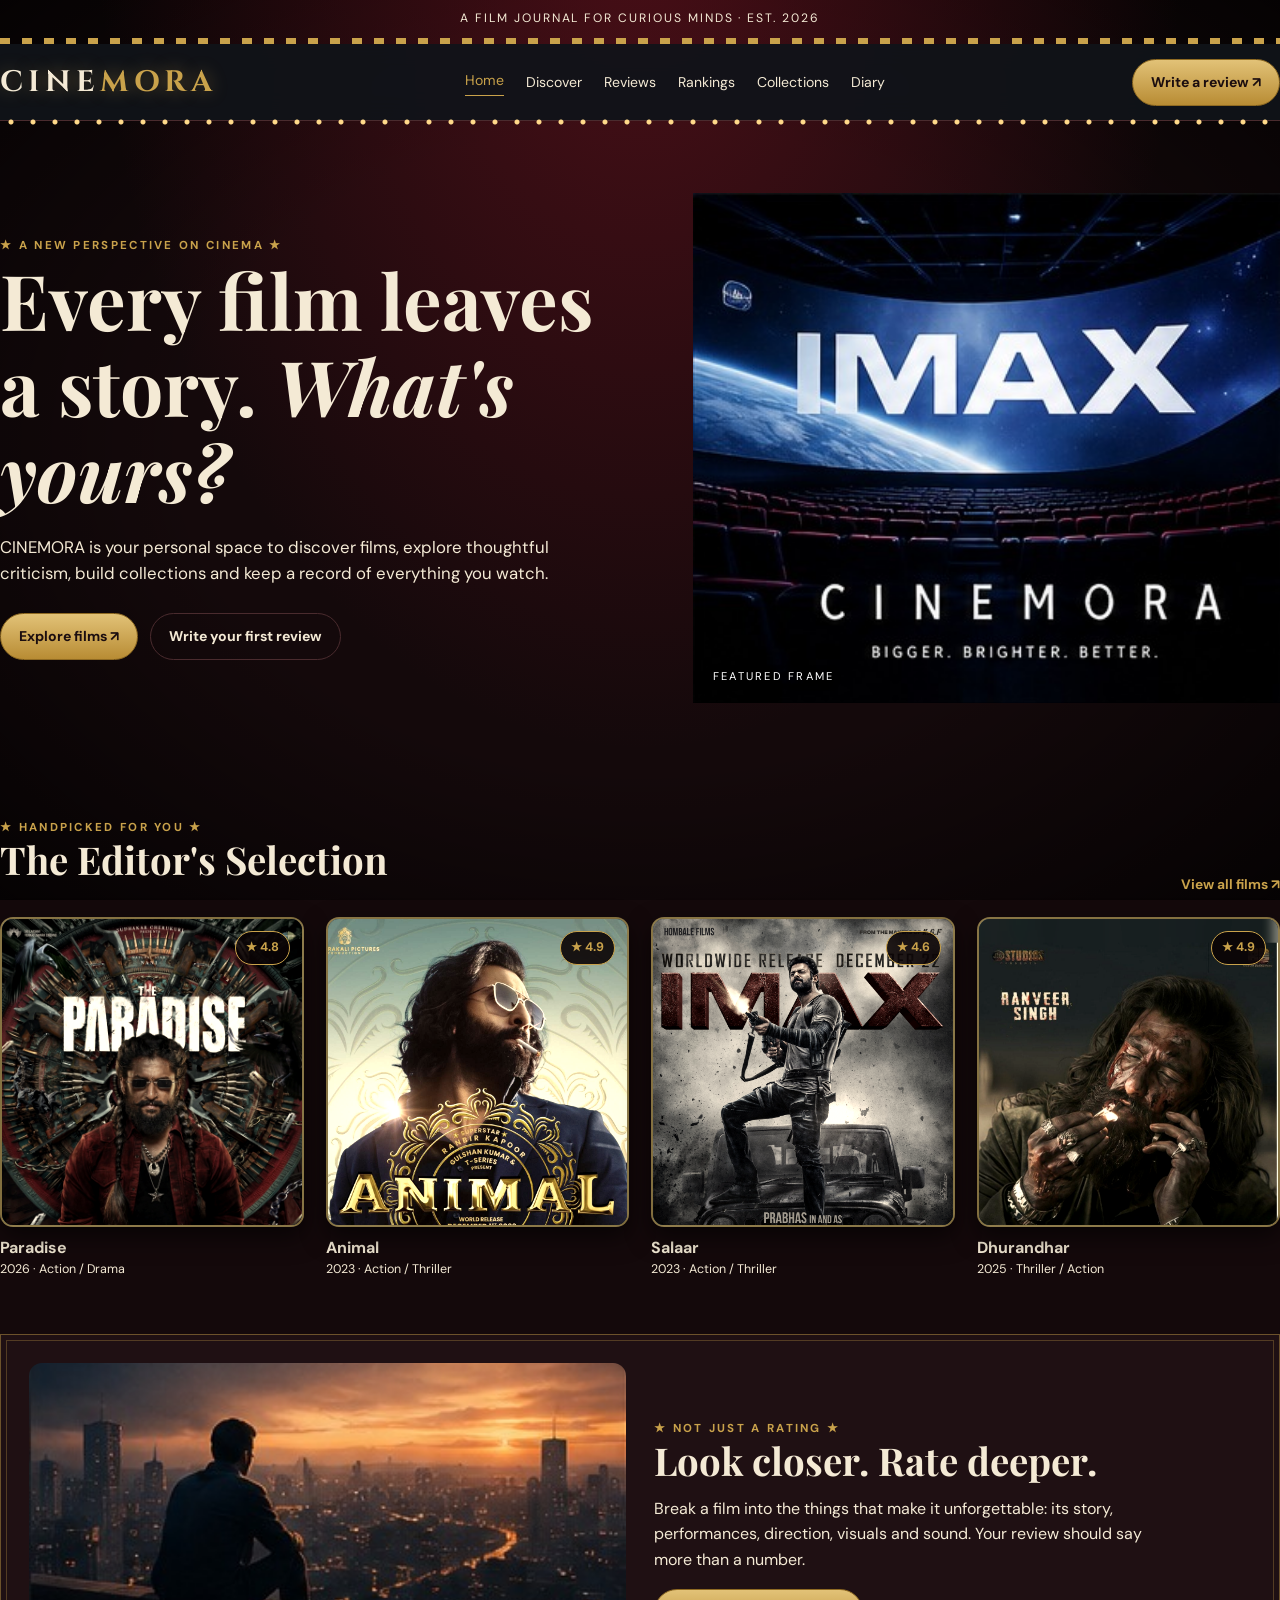
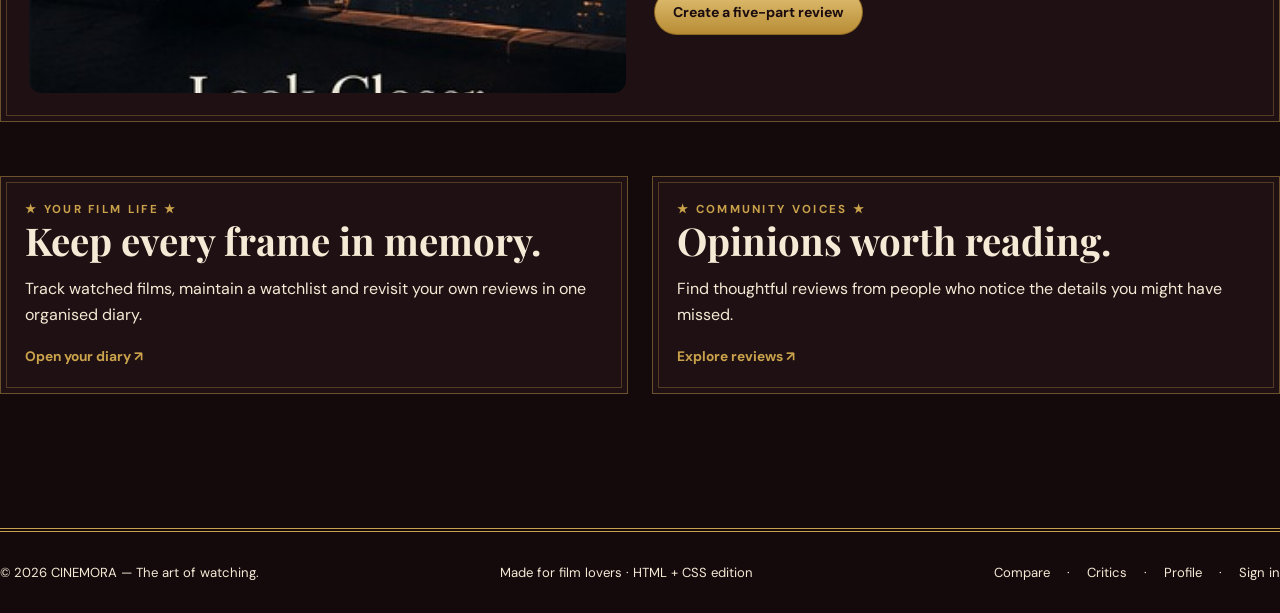
==== index.html @ 36e578e2 "made changes" ====
<!DOCTYPE html>
<html lang="en">

<head>

    <meta charset="UTF-8">
    <meta name="viewport" content="width=device-width, initial-scale=1.0">
    <meta name="description"
        content="Discover, review and collect films with CINEMORA.">
    <title>Home | CINEMORA</title>
    <link rel="stylesheet" href="css/style.css">
</head>

<body>

    <!-- Top announcement line -->
    <div class="topline">
        <div class="container">
            A film journal for curious minds · Est. 2026
        </div>
    </div>

    <!-- Navigation bar -->
    <div class="nav-wrap">
        <div class="container">
            <nav>

                <!-- Website logo -->
                <a class="logo" href="index.html">
                    CINE<span>MORA</span>
                </a>

                <!-- Navigation links -->
                <div class="nav-links">
                    <a class="active" href="index.html">Home</a>
                    <a class="" href="discover.html">Discover</a>
                    <a class="" href="review-hub.html">Reviews</a>
                    <a class="" href="rankings.html">Rankings</a>
                    <a class="" href="collections.html">Collections</a>
                    <a class="" href="diary.html">Diary</a>
                </div>

                <!-- Write review button -->
                <a class="nav-cta" href="write-review.html">
                    Write a review ↗
                </a>

            </nav>
        </div>
    </div>

    <!-- Main content -->
    <main class="container">

        <!-- Hero section -->
        <section class="hero">

            <!-- Hero text content -->
            <div class="hero-copy">

                <div class="eyebrow">
                    A new perspective on cinema
                </div>

                <h1>
                    Every film leaves a story.
                    <em>What's yours?</em>
                </h1>

                <p>
                    CINEMORA is your personal space to discover films,
                    explore thoughtful criticism, build collections
                    and keep a record of everything you watch.
                </p>

                <!-- Hero action buttons -->
                <div class="hero-actions">

                    <a class="btn" href="discover.html">
                        Explore films ↗
                    </a>

                    <a class="btn outline" href="write-review.html">
                        Write your first review
                    </a>

                </div>
            </div>

            <!-- Hero featured image -->
            <div class="hero-image">
                <div class="image-slot">
                    <img
                        src="images/hero.jpg"
                        alt="Featured cinematic still"
                    >
                </div>
            </div>

        </section>

        <!-- Editor's selection section -->
        <section class="section">

            <!-- Section heading -->
            <div class="section-head">

                <div>
                    <div class="eyebrow">
                        Handpicked for you
                    </div>

                    <h2>The Editor's Selection</h2>
                </div>

                <a class="text-link" href="discover.html">
                    View all films ↗
                </a>

            </div>

            <!-- Featured movie grid -->
            <div class="movie-grid">

                <!-- Movie 1: Paradise -->
                <article class="movie-card">

                    <a href="movie.html">
                        <div class="poster">

                            <div class="image-slot">
                                <img
                                    src="images/para4.png"
                                    alt="Paradise"
                                >
                            </div>

                            <span class="rating">★ 4.8</span>

                        </div>
                    </a>

                    <h3>
                        <a href="movie.html">
                            Paradise
                        </a>
                    </h3>

                    <div class="meta">
                        2026 · Action / Drama
                    </div>

                </article>

                <!-- Movie 2: Animal -->
                <article class="movie-card">

                    <a href="movie.html">
                        <div class="poster">

                            <div class="image-slot">
                                <img
                                    src="images/animal.png"
                                    alt="Animal"
                                >
                            </div>

                            <span class="rating">★ 4.9</span>

                        </div>
                    </a>

                    <h3>
                        <a href="movie.html">Animal</a>
                    </h3>

                    <div class="meta">
                        2023 · Action / Thriller
                    </div>

                </article>

                <!-- Movie 3: Salaar -->
                <article class="movie-card">

                    <a href="movie.html">
                        <div class="poster">

                            <div class="image-slot">
                                <img
                                    src="images/salar4.png"
                                    alt="Salaar"
                                >
                            </div>

                            <span class="rating">★ 4.6</span>

                        </div>
                    </a>

                    <h3>
                        <a href="movie.html">Salaar</a>
                    </h3>

                    <div class="meta">
                        2023 · Action / Thriller
                    </div>

                </article>

                <!-- Movie 4: Dhurandhar -->
                <article class="movie-card">

                    <a href="movie.html">
                        <div class="poster">

                            <div class="image-slot">
                                <img
                                    src="images/dhurandhar_2x3_full.png"
                                    alt="Dhurandhar"
                                >
                            </div>

                            <span class="rating">★ 4.9</span>

                        </div>
                    </a>

                    <h3>
                        <a href="movie.html">Dhurandhar</a>
                    </h3>

                    <div class="meta">
                        2025 · Thriller / Action
                    </div>

                </article>

            </div>
        </section>

        <!-- Feature band: Review explanation -->
        <section class="feature-band">

            <!-- Editorial image -->
            <div>
                <div class="image-slot">
                    <img
                        src="images/editorial.jpg"
                        alt="Cinema editorial image"
                    >
                </div>
            </div>

            <!-- Feature text -->
            <div>

                <div class="eyebrow">
                    Not just a rating
                </div>

                <h2>Look closer. Rate deeper.</h2>

                <p>
                    Break a film into the things that make it unforgettable:
                    its story, performances, direction, visuals and sound.
                    Your review should say more than a number.
                </p>

                <a class="btn" href="write-review.html">
                    Create a five-part review
                </a>

            </div>

        </section>

        <!-- Two-column information section -->
        <section class="section split">

            <!-- Film diary panel -->
            <div class="panel">

                <div class="eyebrow">
                    Your film life
                </div>

                <h2>Keep every frame in memory.</h2>

                <p>
                    Track watched films, maintain a watchlist and revisit
                    your own reviews in one organised diary.
                </p>

                <a class="text-link" href="diary.html">
                    Open your diary ↗
                </a>

            </div>

            <!-- Community reviews panel -->
            <div class="panel">

                <div class="eyebrow">
                    Community voices
                </div>

                <h2>Opinions worth reading.</h2>

                <p>
                    Find thoughtful reviews from people who notice
                    the details you might have missed.
                </p>

                <a class="text-link" href="review-hub.html">
                    Explore reviews ↗
                </a>

            </div>

        </section>

    </main>

    <!-- Footer -->
    <footer>

        <div class="container footer-inner">

            <span>
                © 2026 CINEMORA — The art of watching.
            </span>

            <span>
                Made for film lovers · HTML + CSS edition
            </span>

            <span>
                <a href="compare.html">Compare</a>
                　·　
                <a href="critics.html">Critics</a>
                　·　
                <a href="profile.html">Profile</a>
                　·　
                <a href="login.html">Sign in</a>
            </span>

        </div>

    </footer>

</body>
</html>
---- css/style.css ----
@import url('https://fonts.googleapis.com/css2?family=Cinzel:wght@600;700&family=DM+Sans:wght@400;500;600;700&family=Playfair+Display:ital,wght@0,500;0,600;0,700;1,500&display=swap');


:root {
    --bg: #14090b;
    --panel: #1f1013;
    --panel2: #2a171a;
    --text: #f4ead5;
    --muted: b7a58f;
    --gold: #c9a24b;
    --line: #4a2b2e;
    --white: #fff;

    --radius: 10px
    --max: 1180px;
}


* {
    box-sizing: border-box;
}

html {
    scroll-behavior: smooth;
}

body {
    margin: 0;
    background:   
        radial-gradient(ellipse at 50% -10%, rgba(122, 21, 35, .55), transparent 60%),
        radial-gradient(ellipse at center, transparent 50%, rgba(0, 0, 0, .75) 100%),
        var(--bg);
    background-attachment: fixed;
    color: var(--text);
    font-family: 'DM Sans', sans-serif;
    line-height: 1.6;
}

a {
    color: inherit;
    text-decoration: none;
}

img {
    display: block;
    width: 100%;
    height: 100%;
    object-fit: cover;
}

button,
input,
textarea,
select {
    font: inherit;
}


.container {
    width: min(var(--max), calc(100% - 40px));
    margin: auto;
}

.topline {
    text-align: center;
    color: var(--muted);
    font-size: .76rem;
    letter-spacing: .16em;
    text-transform: uppercase;
    padding: 9px 0 16px;
    background: repeating-linear-gradient(90deg, var(--gold) 0 10px, transparent 10px 22px) bottom / 100% 6px no-repeat;
}

.nav-wrap {
    position: sticky;
    top: 0;
    z-index: 10;
    background: rgba(16, 20, 25, .94);
    backdrop-filter: blur(14px);
    border-bottom: 1px solid var(--line);
}

nav {
    min-height: 76px;
    display: flex;
    align-items: center;
    justify-content: space-between;
    gap: 24px;
}

.logo {
    font-family: 'Cinzel',serif;
    font-size: 1.85rem;
    letter-spacing: .18em;
    font-weight: 700;
    text-shadow:0 0 18px rgba(201, 162, 75, .45);
}

.logo span {
    color: var(--gold);
}

.nav-links {
    display: flex;
    align-items: center;
    gap: 22px;
    flex-wrap: wrap;
}

.nav-links a {
    font-size: .88rem;
    color: var(--muted);
    transition: .2s;
}

.nav-links a:hover,
.nav-links a.active {
    color: var(--gold);
}


.nav-cta,
.btn {
    display: inline-flex;
    align-items: center;
    justify-content: center;
    padding: 11px 18px;
    border-radius: 999px;
    background: linear-gradient(180deg, #e2c277, #b88c34);
    color:#1b0d0f;
    font-weight: 700;
    font-size: .88rem;
    border:  1px solid #8f6a22;
    transition: .2s;
}

.nav-cta:hover,
.btn:hover {
    transform: translateY(-2px);
    filter: brightness(1.08);
}

.btn.outline {
    background: transparent;
    color: var(--text);
    border-color: var(--line);
}

.btn.small {
    padding: 8px 13px;
    font-size: .78rem;
}


main {
    padding: 38px 0 80px;
}

.eyebrow {
    color: var(--gold);
    font-size: .72rem;
    letter-spacing: .2em;
    text-transform: uppercase;
    font-weight: 700;
}


h1,
h2,
h3 {
    font-family: 'Playfair Display', serif;
    line-height: 1.12;
    margin: 0 0 14px;
}

h1 {
    font-size: clamp(2.6rem, 6vw, 5.4rem);
    max-width: 850px;
}

h2 {
    font-size: clamp(1.8rem, 3vw, 2.6rem);
}

h3 {
    font-size: 1.35rem;
}

p {
    color: var(--muted);
    margin: 0 0 16px;
}


.hero {
    display: grid;
    grid-template-columns: 1.05fr .95fr;
    gap: 44px;
    align-items: center;
    padding: 34px 0 62px;
}

.hero-copy p {
    max-width: 570px;
    font-size: 1.05rem;
    margin: 20px 0 26px;
}

.hero-image {
    height: 510px;
    border-radius: var(--radius);
    overflow: hidden;
    position: relative;
    background: linear-gradient(135deg, #38434b, #121820);
}

.hero-image:after {
    content: "FEATURED FRAME";
    position: absolute;
    bottom: 18px;
    left: 20px;
    color: white;
    font-size: .7rem;
    letter-spacing: .2em;
    text-shadow: 0 2px 8px #000;
}

.image-slot {
    background: linear-gradient(135deg, #38434b, #18212b);
    overflow: hidden;
    position: relative;
}

.image-slot img {
    transition: transform .5s;
}

.image-slot:hover img {
    transform: scale(1.045);
}

.hero-actions {
    display: flex;
    gap: 12px;
    flex-wrap: wrap;
}


.section {
    margin: 54px 0;
}

.section-head {
    display: flex;
    justify-content: space-between;
    align-items: end;
    gap: 20px;
    margin-bottom: 22px;
}

.section-head p {
    max-width: 480px;
    margin: 0;
}

.text-link {
    color: var(--gold);
    font-size: .86rem;
    font-weight: 700;
}


.movie-grid {
    display: grid;
    grid-template-columns: repeat(4, 1fr);
    gap: 22px;
}

.movie-card {
    min-width: 0;
}

.poster {
    height: 310px;
    border-radius: 13px;
    overflow: hidden;
    background: linear-gradient(135deg, #3c4750, #17202a);
    position: relative;
}

.poster .rating {
    position: absolute;
    top: 12px;
    right: 12px;
    background: rgba(16, 20, 25, .88);
    padding: 6px 10px;
    border-radius: 99px;
    color: var(--gold);
    font-size: .78rem;
    font-weight: 700;
}

.movie-card h3 {
    font-family: 'DM Sans', sans-serif;
    font-size: 1rem;
    margin: 12px 0 3px;
}

.meta {
    font-size: .78rem;
    color: var(--muted);
}

.tag {
    display: inline-block;
    border: 1px solid var(--line);
    padding: 5px 10px;
    border-radius: 99px;
    color: var(--muted);
    font-size: .75rem;
    margin: 4px 4px 0 0;
}


.feature-band {
    display: grid;
    grid-template-columns: 1fr 1fr;
    gap: 28px;
    background: var(--panel);
    padding: 28px;
    border-radius: var(--radius);
    align-items: center;
}

.feature-band .image-slot {
    height: 330px;
    border-radius: 13px;
}

.feature-band p {
    max-width: 520px;
}


.split {
    display: grid;
    grid-template-columns: 1fr 1fr;
    gap: 24px;
}

.panel {
    background: var(--panel);
    border: 1px solid var(--line);
    border-radius: var(--radius);
    padding: 24px;
}

.panel h3 {
    margin-bottom: 10px;
}


.list-row {
    display: flex;
    gap: 16px;
    align-items: center;
    padding: 14px 0;
    border-bottom: 1px solid var(--line);
}

.list-row:last-child {
    border: 0;
}

.thumb {
    width: 66px;
    height: 84px;
    flex: none;
    border-radius: 8px;
    overflow: hidden;
    background: var(--panel2);
}

.list-row .grow {
    flex: 1;
}

.list-row strong {
    display: block;
}

.score {
    color: var(--gold);
    font-weight: 700;
}


.page-title {
    padding: 24px 0 34px;
    border-bottom: 4px double var(--gold);
    margin-bottom: 34px;
}

.page-title p {
    max-width: 650px;
    margin-top: 12px;
}

.filters {
    display: flex;
    gap: 8px;
    flex-wrap: wrap;
    margin: 20px 0 28px;
}


.searchbox {
    display: flex;
    gap: 10px;
    margin: 18px 0;
}

.searchbox input {
    flex: 1;
}


input,
textarea,
select {
    background: #111820;
    border: 1px solid var(--line);
    border-radius: 10px;
    padding: 13px 14px;
    color: var(--text);
    width: 100%;
    outline: none;
}

input:focus,
textarea:focus,
select:focus {
    border-color: var(--gold);
}

label {
    display: block;
    font-size: .82rem;
    color: var(--muted);
    margin: 14px 0 7px;
}

textarea {
    min-height: 130px;
    resize: vertical;
}


.form-card {
    max-width: 760px;
    margin: auto;
    background: var(--panel);
    padding: 30px;
    border: 1px solid var(--line);
    border-radius: var(--radius);
}

.form-grid {
    display: grid;
    grid-template-columns: 1fr 1fr;
    gap: 16px;
}


.movie-detail {
    display: grid;
    grid-template-columns: 320px 1fr;
    gap: 38px;
    align-items: start;
}

.detail-poster {
    height: 465px;
    border-radius: 15px;
    overflow: hidden;
    background: var(--panel2);
}

.big-score {
    font-family: 'Playfair Display', serif;
    color: var(--gold);
    font-size: 3rem;
}


.rating-bars {
    display: grid;
    gap: 13px;
    margin: 20px 0;
}

.bar-line {
    display: grid;
    grid-template-columns: 125px 1fr 35px;
    gap: 12px;
    align-items: center;
    color: var(--muted);
    font-size: .85rem;
}

.bar {
    height: 7px;
    background: #303943;
    border-radius: 20px;
    overflow: hidden;
}

.bar i {
    display: block;
    height: 100%;
    background: var(--gold);
    border-radius: 20px;
}


.quote {
    font-family: 'Playfair Display', serif;
    font-size: 1.4rem;
    color: var(--text);
    border-left: 3px solid var(--gold);
    padding-left: 20px;
    margin: 24px 0;
}


.avatar {
    width: 54px;
    height: 54px;
    border-radius: 50%;
    overflow: hidden;
    background: var(--panel2);
    flex: none;
}

.review {
    background: var(--panel);
    padding: 22px;
    border-radius: 14px;
    border: 1px solid var(--line);
    margin-bottom: 14px;
}

.review-top {
    display: flex;
    align-items: center;
    gap: 12px;
    margin-bottom: 12px;
}

.review-top .grow {
    flex: 1;
}

.review p {
    margin-bottom: 0;
}


.profile-head {
    display: flex;
    gap: 24px;
    align-items: center;
    background: var(--panel);
    padding: 28px;
    border-radius: var(--radius);
}

.profile-avatar {
    width: 110px;
    height: 110px;
    border-radius: 50%;
    overflow: hidden;
    background: var(--panel2);
    flex: none;
}

.stats {
    display: flex;
    gap: 28px;
    flex-wrap: wrap;
    margin-top: 16px;
}

.stats strong {
    display: block;
    color: var(--text);
    font-size: 1.25rem;
}

.stats span {
    color: var(--muted);
    font-size: .78rem;
}


.auth-wrap {
    max-width: 480px;
    margin: 20px auto;
}

.auth-wrap .logo {
    text-align: center;
    margin-bottom: 22px;
}


footer {
    border-top: 4px double var(--gold);
    padding: 30px 0;
    color: var(--muted);
    font-size: .82rem;
}

.footer-inner {
    display: flex;
    justify-content: space-between;
    gap: 20px;
    flex-wrap: wrap;
}


.note {
    border: 1px dashed #69737d;
    border-radius: 12px;
    padding: 16px;
    color: var(--muted);
    font-size: .85rem;
    margin: 20px 0;
}

.empty-slot {
    height: 100%;
    display: flex;
    align-items: center;
    justify-content: center;
    color: #aab2b9;
    font-size: .75rem;
    letter-spacing: .12em;
    text-align: center;
    padding: 12px;
}


/* TABLET RESPONSIVE DESIGN */

@media (max-width: 900px) {

    .nav-links {
        gap: 12px;
    }

    .hero {
        grid-template-columns: 1fr;
    }

    .hero-image {
        height: 390px;
    }

    .movie-grid {
        grid-template-columns: repeat(2, 1fr);
    }

    .movie-detail {
        grid-template-columns: 250px 1fr;
    }

    .poster {
        height: 270px;
    }

}


/* MOBILE RESPONSIVE DESIGN */

@media (max-width: 620px) {

    .container {
        width: min(100% - 28px, var(--max));
    }

    nav {
        padding: 14px 0;
        align-items: flex-start;
        flex-direction: column;
    }

    .nav-links {
        gap: 10px 15px;
    }

    .nav-cta {
        display: none;
    }

    .hero {
        padding-top: 10px;
    }

    .hero-image {
        height: 300px;
    }

    .movie-grid {
        gap: 14px;
    }

    .poster {
        height: 230px;
    }

    .split,
    .feature-band,
    .movie-detail,
    .form-grid {
        grid-template-columns: 1fr;
    }

    .detail-poster {
        height: 420px;
        max-width: 300px;
    }

    .feature-band .image-slot {
        height: 230px;
    }

    .profile-head {
        align-items: flex-start;
        flex-direction: column;
    }

    .section-head {
        align-items: flex-start;
        flex-direction: column;
    }

    .bar-line {
        grid-template-columns: 95px 1fr 28px;
    }

}
/* ===== CLASSIC CINEMA THEME ===== */

/* Marquee bulbs under navbar (blinking) */
.nav-wrap::after {
    content: "";
    position: absolute;
    left: 0;
    right: 0;
    bottom: -5px;
    height: 6px;
    background: radial-gradient(circle, #ffd98a 0 2px, transparent 3px) 0 0 / 22px 6px repeat-x;
    animation: twinkle 1.6s steps(2) infinite;
}

@keyframes twinkle {
    50% { opacity: .3; }
}

/* Active menu underline */
.nav-links a.active {
    border-bottom: 1px solid var(--gold);
    padding-bottom: 3px;
}

/* Stars around small headings */
.eyebrow::before { content: "★ "; }
.eyebrow::after  { content: " ★"; }

/* Gold picture-frame cards */
.panel,
.review,
.form-card,
.feature-band,
.profile-head {
    border: 1px solid rgba(201, 162, 75, .45);
    box-shadow:
        inset 0 0 0 5px var(--panel),
        inset 0 0 0 6px rgba(201, 162, 75, .3);
}

/* Posters: framed, sepia, full colour on hover */
.poster {
    border: 2px solid rgba(201, 162, 75, .6);
    box-shadow: 0 10px 25px rgba(0, 0, 0, .6);
}

.poster img {
    filter: sepia(.35) contrast(1.05);
    transition: filter .5s, transform .5s;
}

.movie-card:hover .poster img {
    filter: none;
}

.poster .rating {
    background: rgba(10, 4, 5, .9);
    border: 1px solid var(--gold);
}
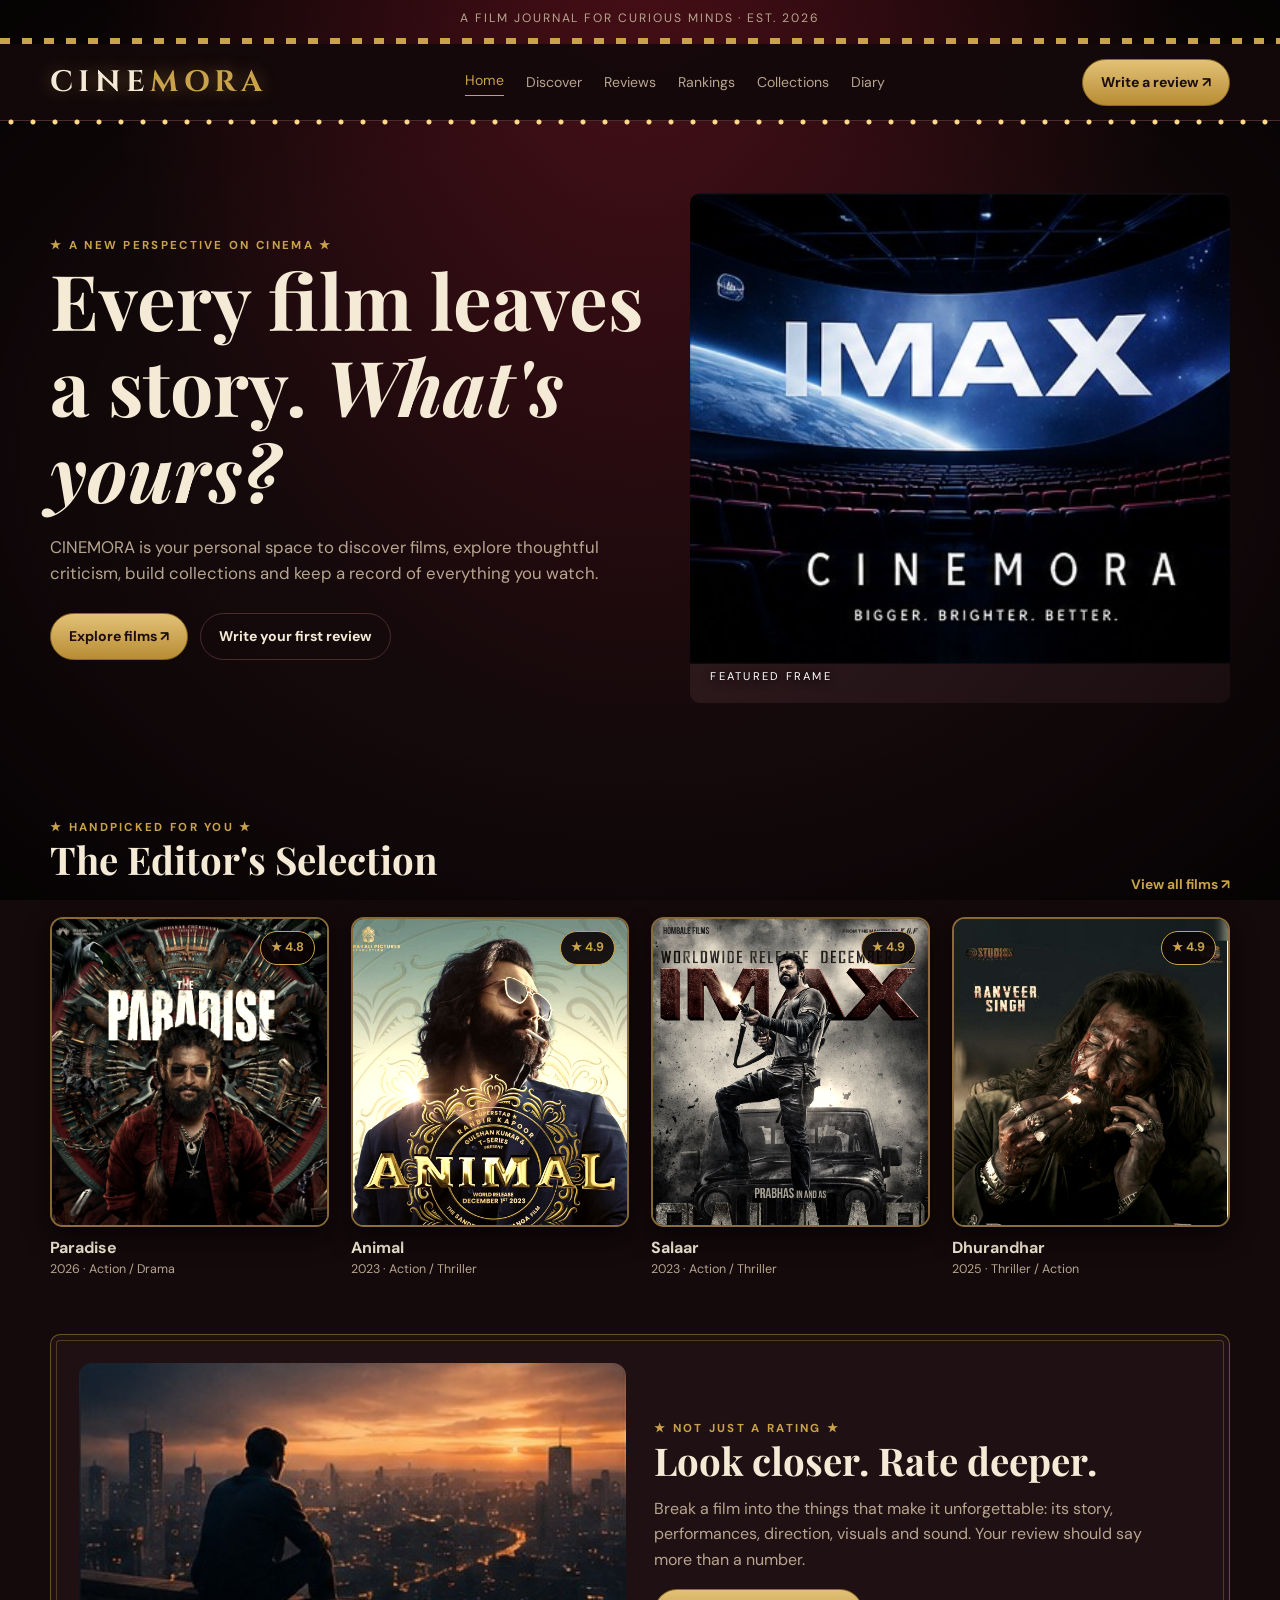
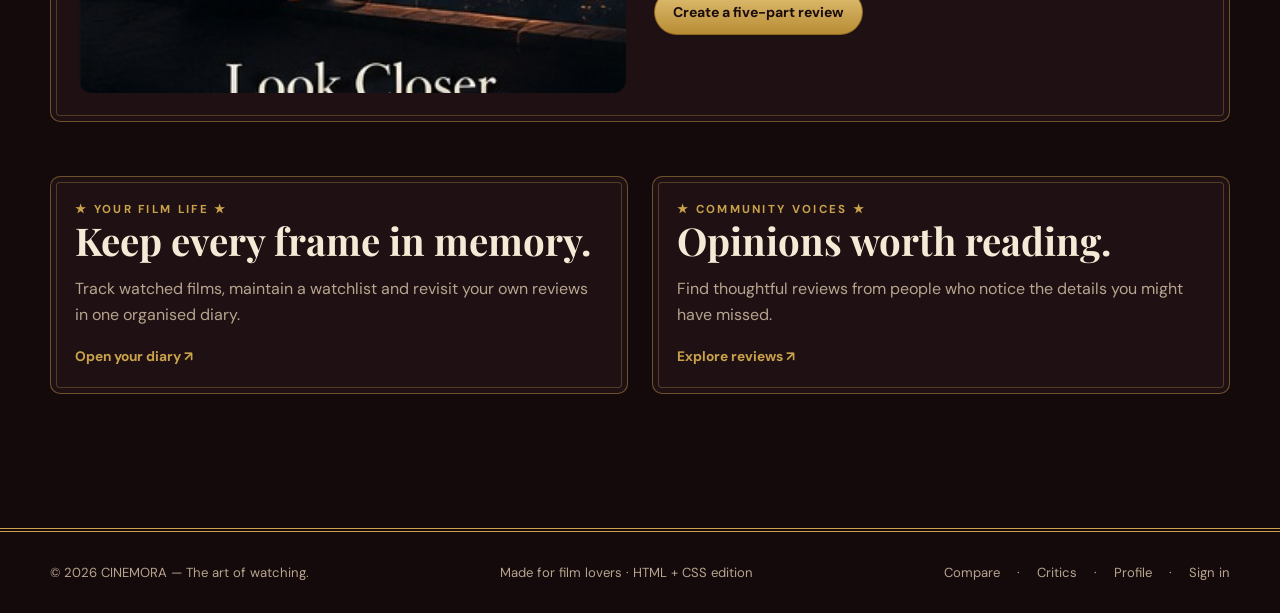
==== commit f5c340f5: "changed errors" ====
--- a/index.html
+++ b/index.html
@@ -126,7 +126,7 @@
                 <!-- Movie 1: Paradise -->
                 <article class="movie-card">
 
-                    <a href="movie.html">
+                    <a href="discover.html">
                         <div class="poster">
 
                             <div class="image-slot">
@@ -142,7 +142,7 @@
                     </a>
 
                     <h3>
-                        <a href="movie.html">
+                        <a href="discover.html">
                             Paradise
                         </a>
                     </h3>
@@ -156,7 +156,7 @@
                 <!-- Movie 2: Animal -->
                 <article class="movie-card">
 
-                    <a href="movie.html">
+                    <a href="discover.htmll">
                         <div class="poster">
 
                             <div class="image-slot">
@@ -172,7 +172,7 @@
                     </a>
 
                     <h3>
-                        <a href="movie.html">Animal</a>
+                        <a href="discover.html">Animal</a>
                     </h3>
 
                     <div class="meta">
@@ -194,7 +194,7 @@
                                 >
                             </div>
 
-                            <span class="rating">★ 4.6</span>
+                            <span class="rating">★ 4.9</span>
 
                         </div>
                     </a>
@@ -212,7 +212,7 @@
                 <!-- Movie 4: Dhurandhar -->
                 <article class="movie-card">
 
-                    <a href="movie.html">
+                    <a href="discover.html">
                         <div class="poster">
 
                             <div class="image-slot">
@@ -228,7 +228,7 @@
                     </a>
 
                     <h3>
-                        <a href="movie.html">Dhurandhar</a>
+                        <a href="discover.html">Dhurandhar</a>
                     </h3>
 
                     <div class="meta">
--- a/css/style.css
+++ b/css/style.css
@@ -6,12 +6,12 @@
     --panel: #1f1013;
     --panel2: #2a171a;
     --text: #f4ead5;
-    --muted: b7a58f;
+    --muted:#b7a58f;
     --gold: #c9a24b;
     --line: #4a2b2e;
     --white: #fff;
 
-    --radius: 10px
+    --radius: 10px;
     --max: 1180px;
 }
 
@@ -75,7 +75,7 @@
     position: sticky;
     top: 0;
     z-index: 10;
-    background: rgba(16, 20, 25, .94);
+    background: rgba(20,9,11 , .94);
     backdrop-filter: blur(14px);
     border-bottom: 1px solid var(--line);
 }
@@ -211,7 +211,7 @@
     border-radius: var(--radius);
     overflow: hidden;
     position: relative;
-    background: linear-gradient(135deg, #38434b, #121820);
+    background: linear-gradient(135deg,#3a2226, #1a0d10);
 }
 
 .hero-image:after {
@@ -226,7 +226,7 @@
 }
 
 .image-slot {
-    background: linear-gradient(135deg, #38434b, #18212b);
+    background: linear-gradient(135deg,#3a2226, #1a0d10);
     overflow: hidden;
     position: relative;
 }
@@ -284,7 +284,7 @@
     height: 310px;
     border-radius: 13px;
     overflow: hidden;
-    background: linear-gradient(135deg, #3c4750, #17202a);
+    background: linear-gradient(135deg, #3a2226, #1a0d10);
     position: relative;
 }
 
@@ -292,7 +292,7 @@
     position: absolute;
     top: 12px;
     right: 12px;
-    background: rgba(16, 20, 25, .88);
+    background: rgba(20,9,11, .88);
     padding: 6px 10px;
     border-radius: 99px;
     color: var(--gold);
@@ -428,7 +428,7 @@
 input,
 textarea,
 select {
-    background: #111820;
+    background: var(--panel2);
     border: 1px solid var(--line);
     border-radius: 10px;
     padding: 13px 14px;
@@ -510,7 +510,7 @@
 
 .bar {
     height: 7px;
-    background: #303943;
+    background: #4a2b2e;
     border-radius: 20px;
     overflow: hidden;
 }
@@ -534,6 +534,11 @@
 
 
 .avatar {
+    display: flex;
+    align-items: center;
+    justify-content: center;
+    font-weight: 700;
+    color: var(--gold);
     width: 54px;
     height: 54px;
     border-radius: 50%;
@@ -630,7 +635,7 @@
 
 
 .note {
-    border: 1px dashed #69737d;
+    border: 1px dashed var(--line);
     border-radius: 12px;
     padding: 16px;
     color: var(--muted);
@@ -701,7 +706,7 @@
     }
 
     .nav-cta {
-        display: none;
+        padding: 8px 14px; font-size: .8rem;
     }
 
     .hero {
@@ -804,6 +809,17 @@
 
 .movie-card:hover .poster img {
     filter: none;
+    .ratings-box { margin: 24px 0; }
+    footer a:hover { color: var(--gold); }
+
+a:focus-visible, .btn:focus-visible {
+    outline: 2px solid var(--gold);
+    outline-offset: 3px;
+}
+
+@media (prefers-reduced-motion: reduce) {
+    .nav-wrap::after { animation: none; }
+}
 }
 
 .poster .rating {
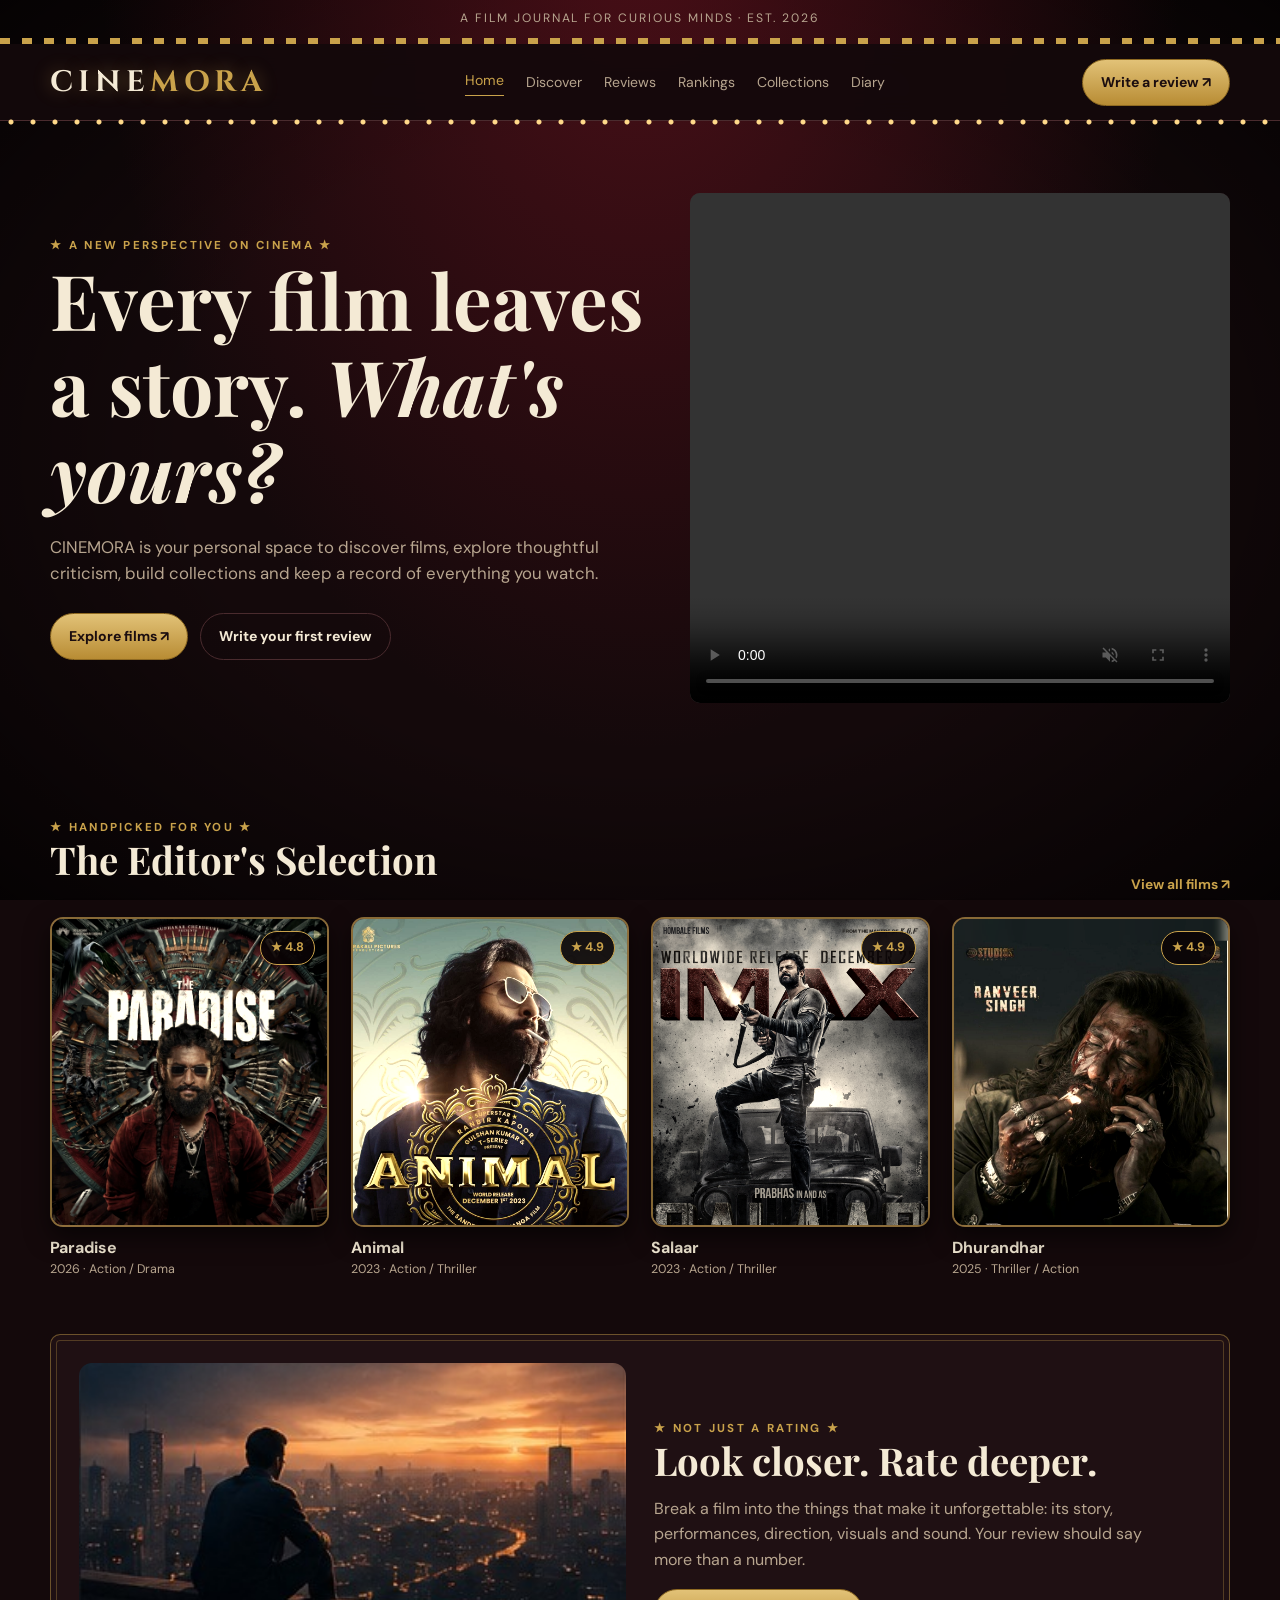
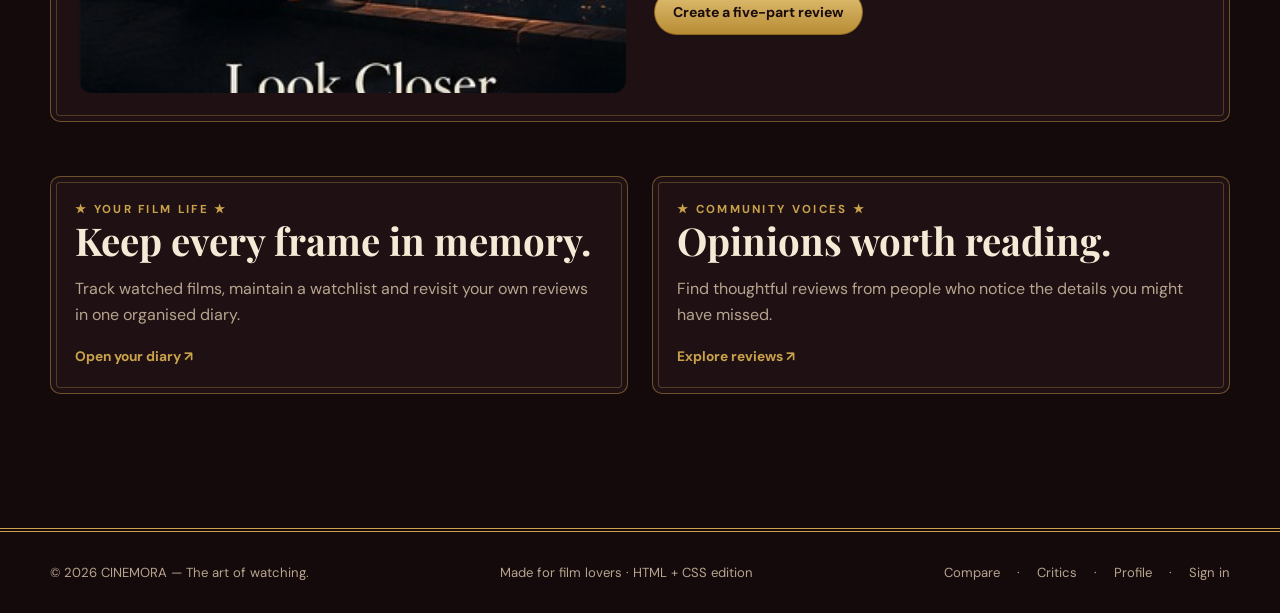
==== commit d0b32dc7: "updated video" ====
--- a/index.html
+++ b/index.html
@@ -88,16 +88,12 @@
                 </div>
             </div>
 
-            <!-- Hero featured image -->
-            <div class="hero-image">
-                <div class="image-slot">
-                    <img
-                        src="images/hero.jpg"
-                        alt="Featured cinematic still"
-                    >
-                </div>
-            </div>
-
+           <div class="hero-image">
+             <video src="images/hero.vid.mp4"
+              autoplay loop muted playsinline controls preload="auto">
+             </video>
+            </div>
+            
         </section>
 
         <!-- Editor's selection section -->
--- a/css/style.css
+++ b/css/style.css
@@ -809,8 +809,11 @@
 
 .movie-card:hover .poster img {
     filter: none;
-    .ratings-box { margin: 24px 0; }
-    footer a:hover { color: var(--gold); }
+    transform: scale(1.045);
+}
+
+.ratings-box { margin: 24px 0; }
+footer a:hover { color: var(--gold); }
 
 a:focus-visible, .btn:focus-visible {
     outline: 2px solid var(--gold);
@@ -820,9 +823,20 @@
 @media (prefers-reduced-motion: reduce) {
     .nav-wrap::after { animation: none; }
 }
-}
 
 .poster .rating {
     background: rgba(10, 4, 5, .9);
     border: 1px solid var(--gold);
+}
+
+.hero-image:has(video)::after {
+    display: none;
+}
+
+.hero-image .image-slot,
+.hero-image video {
+    display: block;
+    width: 100%;
+    height: 100%;
+    object-fit: cover;
 }
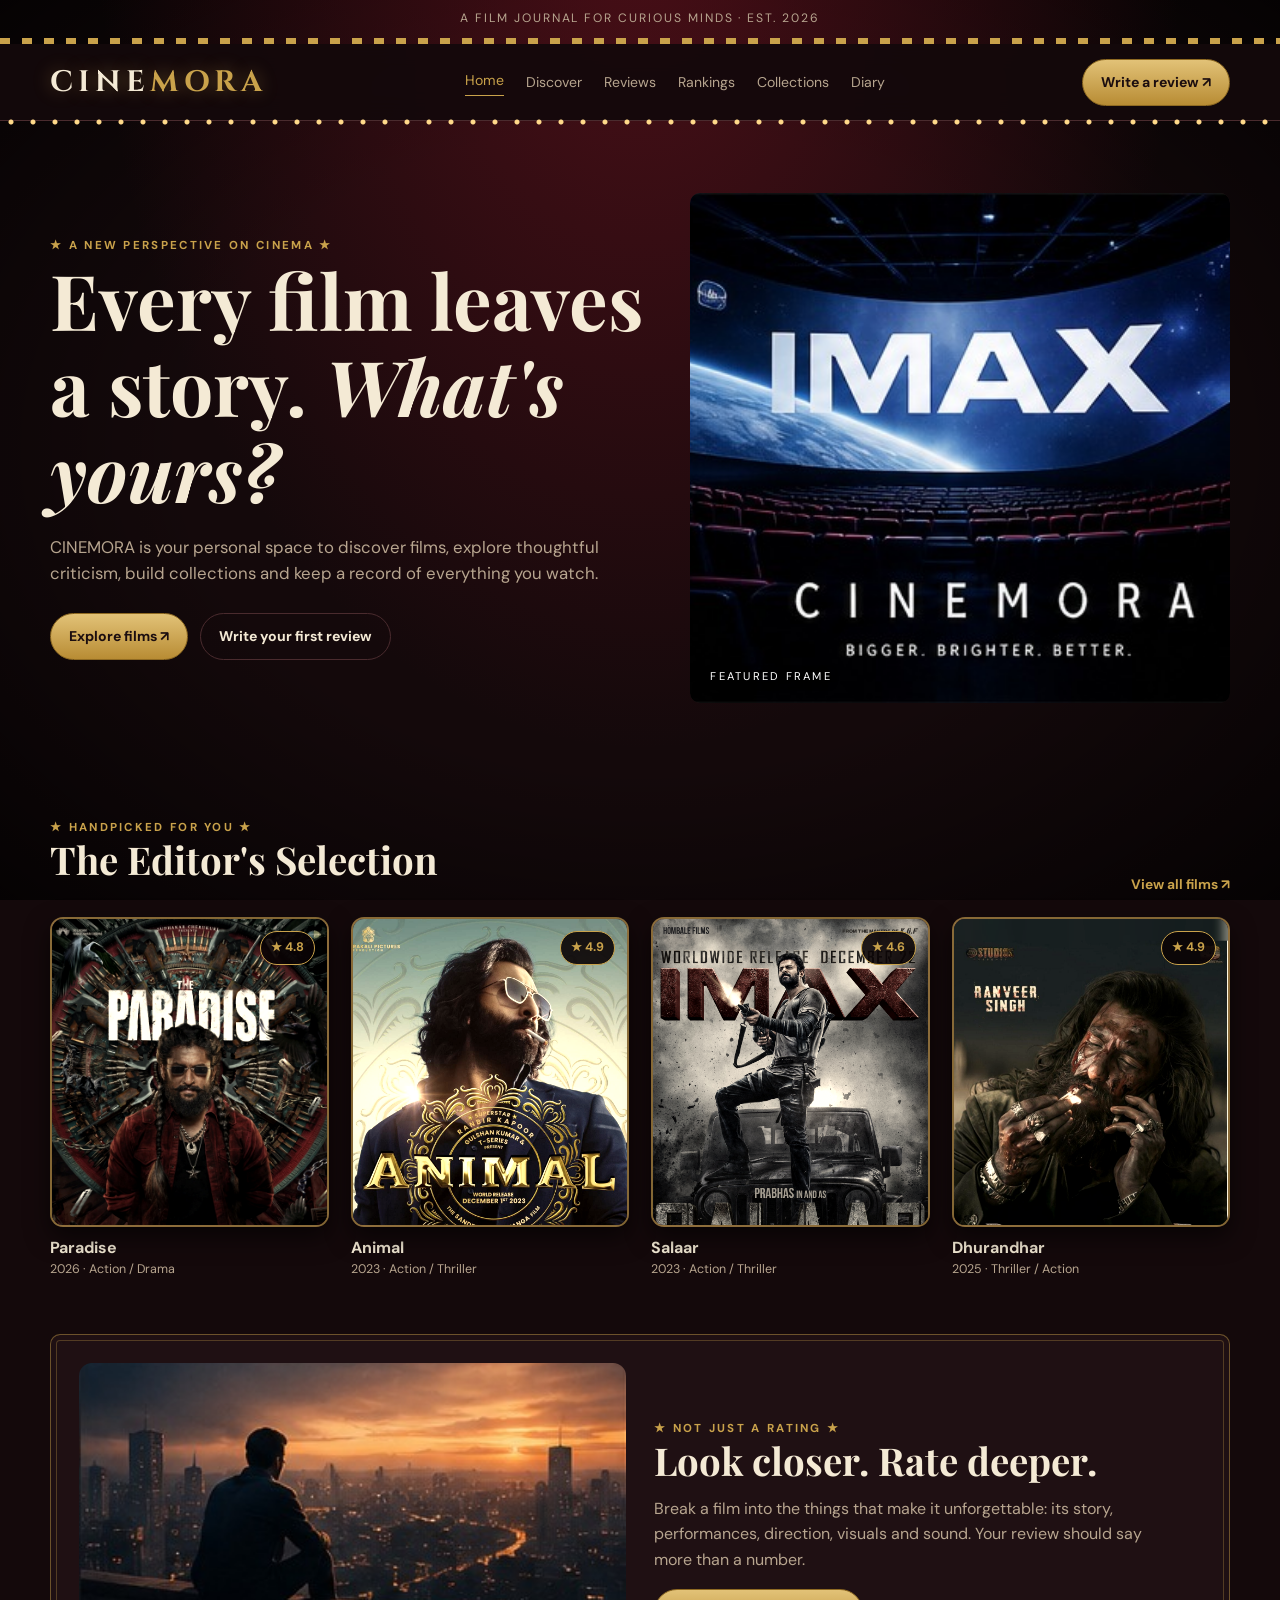
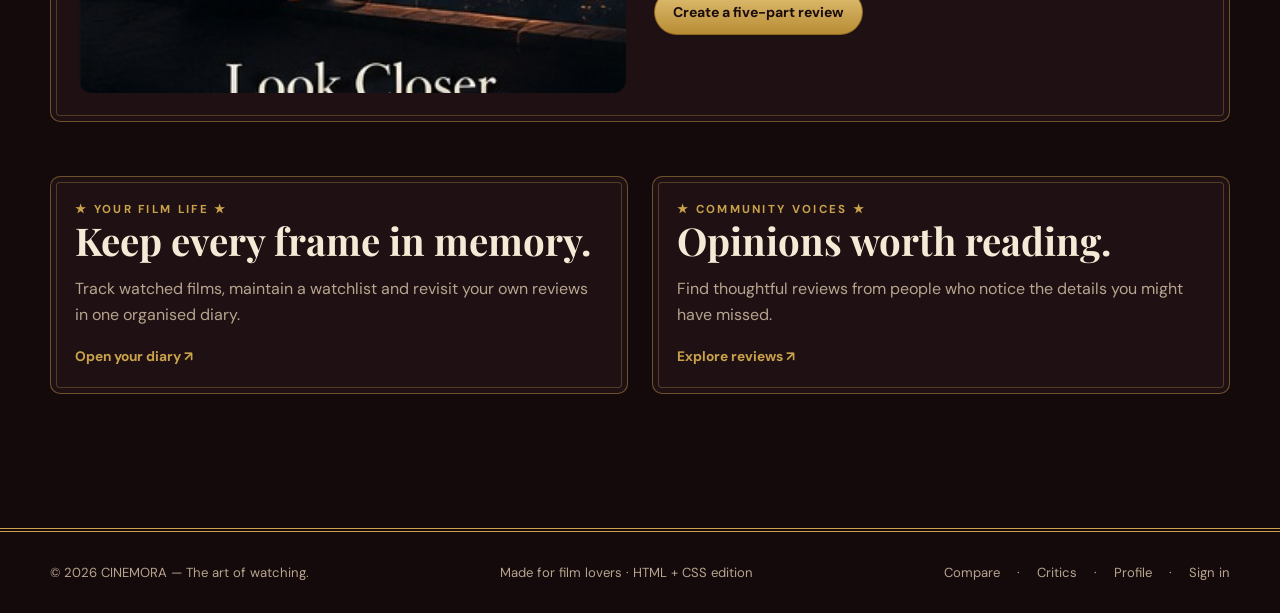
==== commit 1875fe85: "Merge branch 'main' into rajesh" ====
--- a/index.html
+++ b/index.html
@@ -88,12 +88,16 @@
                 </div>
             </div>
 
-           <div class="hero-image">
-             <video src="images/hero.vid.mp4"
-              autoplay loop muted playsinline controls preload="auto">
-             </video>
-            </div>
-            
+            <!-- Hero featured image -->
+            <div class="hero-image">
+                <div class="image-slot">
+                    <img
+                        src="images/hero.jpg"
+                        alt="Featured cinematic still"
+                    >
+                </div>
+            </div>
+
         </section>
 
         <!-- Editor's selection section -->
@@ -122,12 +126,12 @@
                 <!-- Movie 1: Paradise -->
                 <article class="movie-card">
 
-                    <a href="discover.html">
+                    <a href="movie.html">
                         <div class="poster">
 
                             <div class="image-slot">
                                 <img
-                                    src="images/para4.png"
+                                    src="images\para4.png"
                                     alt="Paradise"
                                 >
                             </div>
@@ -138,7 +142,7 @@
                     </a>
 
                     <h3>
-                        <a href="discover.html">
+                        <a href="movie.html">
                             Paradise
                         </a>
                     </h3>
@@ -152,12 +156,12 @@
                 <!-- Movie 2: Animal -->
                 <article class="movie-card">
 
-                    <a href="discover.htmll">
+                    <a href="movie.html">
                         <div class="poster">
 
                             <div class="image-slot">
                                 <img
-                                    src="images/animal.png"
+                                    src="images\animal.png"
                                     alt="Animal"
                                 >
                             </div>
@@ -168,7 +172,7 @@
                     </a>
 
                     <h3>
-                        <a href="discover.html">Animal</a>
+                        <a href="movie.html">Animal</a>
                     </h3>
 
                     <div class="meta">
@@ -185,12 +189,12 @@
 
                             <div class="image-slot">
                                 <img
-                                    src="images/salar4.png"
+                                    src="images\salar4.png"
                                     alt="Salaar"
                                 >
                             </div>
 
-                            <span class="rating">★ 4.9</span>
+                            <span class="rating">★ 4.6</span>
 
                         </div>
                     </a>
@@ -208,12 +212,12 @@
                 <!-- Movie 4: Dhurandhar -->
                 <article class="movie-card">
 
-                    <a href="discover.html">
+                    <a href="movie.html">
                         <div class="poster">
 
                             <div class="image-slot">
                                 <img
-                                    src="images/dhurandhar_2x3_full.png"
+                                    src="images\dhurandhar_2x3_full.png"
                                     alt="Dhurandhar"
                                 >
                             </div>
@@ -224,7 +228,7 @@
                     </a>
 
                     <h3>
-                        <a href="discover.html">Dhurandhar</a>
+                        <a href="movie.html">Dhurandhar</a>
                     </h3>
 
                     <div class="meta">
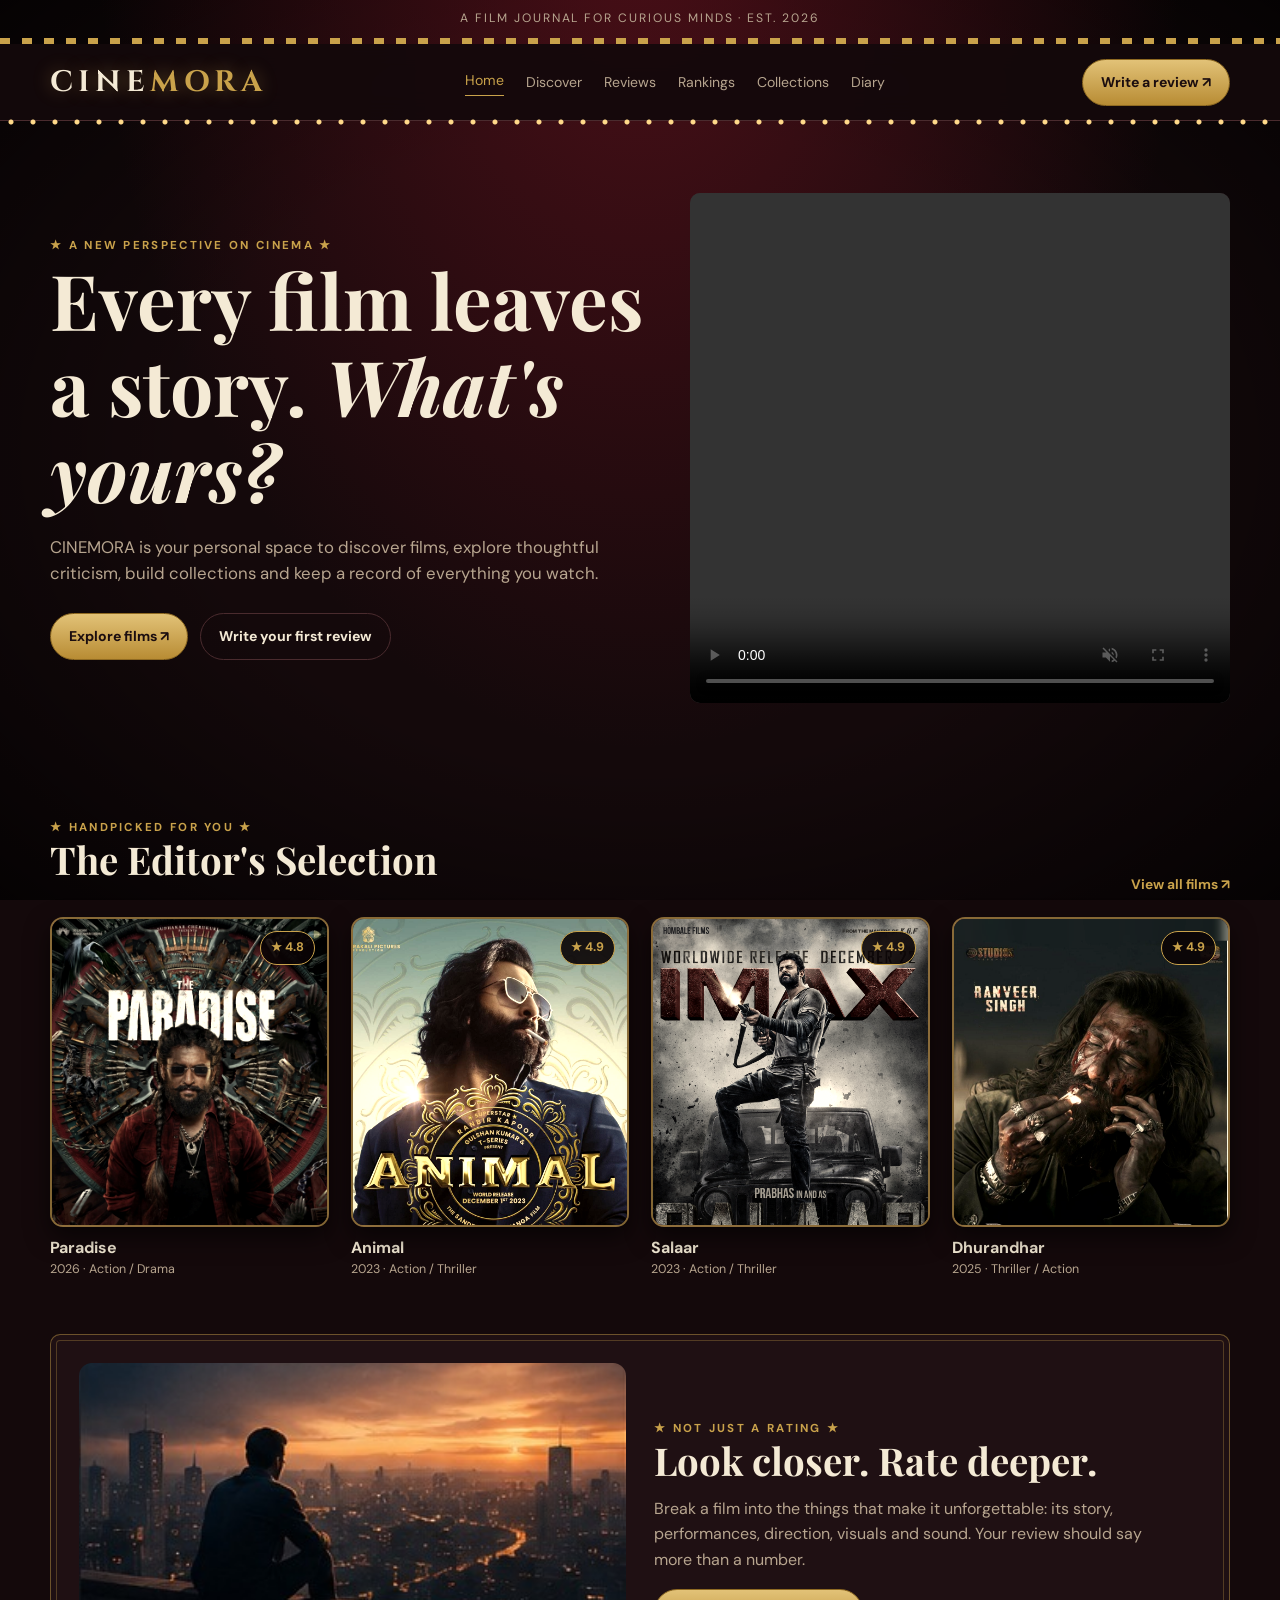
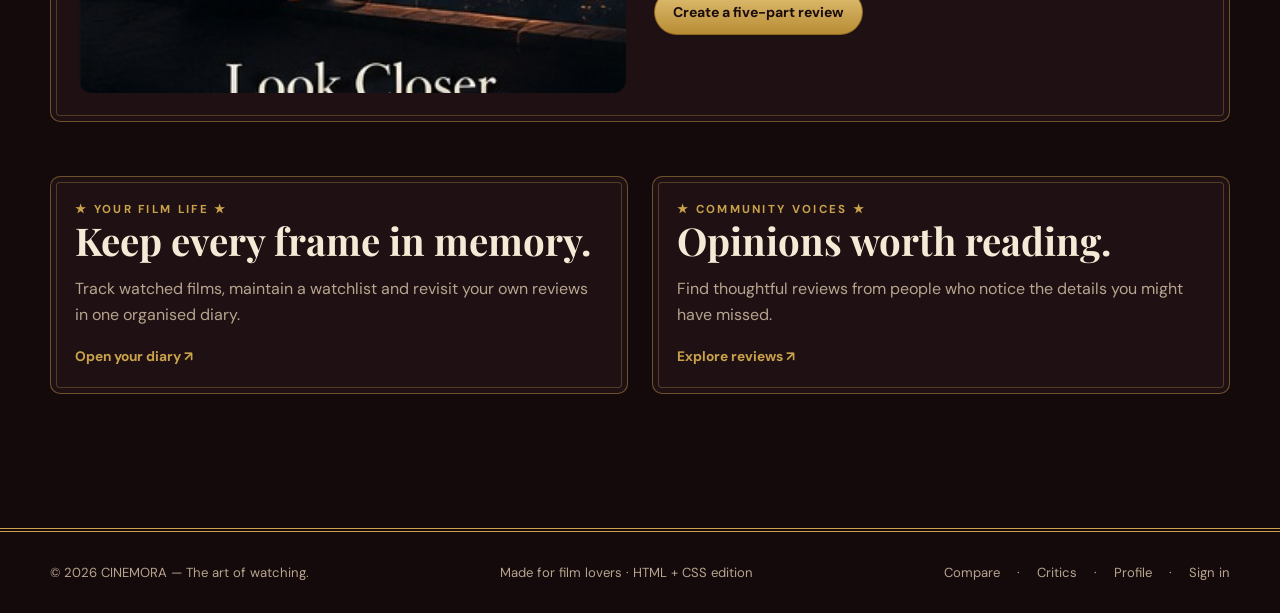
==== commit 938a3e33: "Merge pull request #6 from sharathbeeraka6-lab/leader Leader" ====
--- a/index.html
+++ b/index.html
@@ -88,16 +88,12 @@
                 </div>
             </div>
 
-            <!-- Hero featured image -->
-            <div class="hero-image">
-                <div class="image-slot">
-                    <img
-                        src="images/hero.jpg"
-                        alt="Featured cinematic still"
-                    >
-                </div>
-            </div>
-
+           <div class="hero-image">
+             <video src="images/hero.vid.mp4"
+              autoplay loop muted playsinline controls preload="auto">
+             </video>
+            </div>
+            
         </section>
 
         <!-- Editor's selection section -->
@@ -126,12 +122,12 @@
                 <!-- Movie 1: Paradise -->
                 <article class="movie-card">
 
-                    <a href="movie.html">
+                    <a href="discover.html">
                         <div class="poster">
 
                             <div class="image-slot">
                                 <img
-                                    src="images\para4.png"
+                                    src="images/para4.png"
                                     alt="Paradise"
                                 >
                             </div>
@@ -142,7 +138,7 @@
                     </a>
 
                     <h3>
-                        <a href="movie.html">
+                        <a href="discover.html">
                             Paradise
                         </a>
                     </h3>
@@ -156,12 +152,12 @@
                 <!-- Movie 2: Animal -->
                 <article class="movie-card">
 
-                    <a href="movie.html">
+                    <a href="discover.htmll">
                         <div class="poster">
 
                             <div class="image-slot">
                                 <img
-                                    src="images\animal.png"
+                                    src="images/animal.png"
                                     alt="Animal"
                                 >
                             </div>
@@ -172,7 +168,7 @@
                     </a>
 
                     <h3>
-                        <a href="movie.html">Animal</a>
+                        <a href="discover.html">Animal</a>
                     </h3>
 
                     <div class="meta">
@@ -189,12 +185,12 @@
 
                             <div class="image-slot">
                                 <img
-                                    src="images\salar4.png"
+                                    src="images/salar4.png"
                                     alt="Salaar"
                                 >
                             </div>
 
-                            <span class="rating">★ 4.6</span>
+                            <span class="rating">★ 4.9</span>
 
                         </div>
                     </a>
@@ -212,12 +208,12 @@
                 <!-- Movie 4: Dhurandhar -->
                 <article class="movie-card">
 
-                    <a href="movie.html">
+                    <a href="discover.html">
                         <div class="poster">
 
                             <div class="image-slot">
                                 <img
-                                    src="images\dhurandhar_2x3_full.png"
+                                    src="images/dhurandhar_2x3_full.png"
                                     alt="Dhurandhar"
                                 >
                             </div>
@@ -228,7 +224,7 @@
                     </a>
 
                     <h3>
-                        <a href="movie.html">Dhurandhar</a>
+                        <a href="discover.html">Dhurandhar</a>
                     </h3>
 
                     <div class="meta">
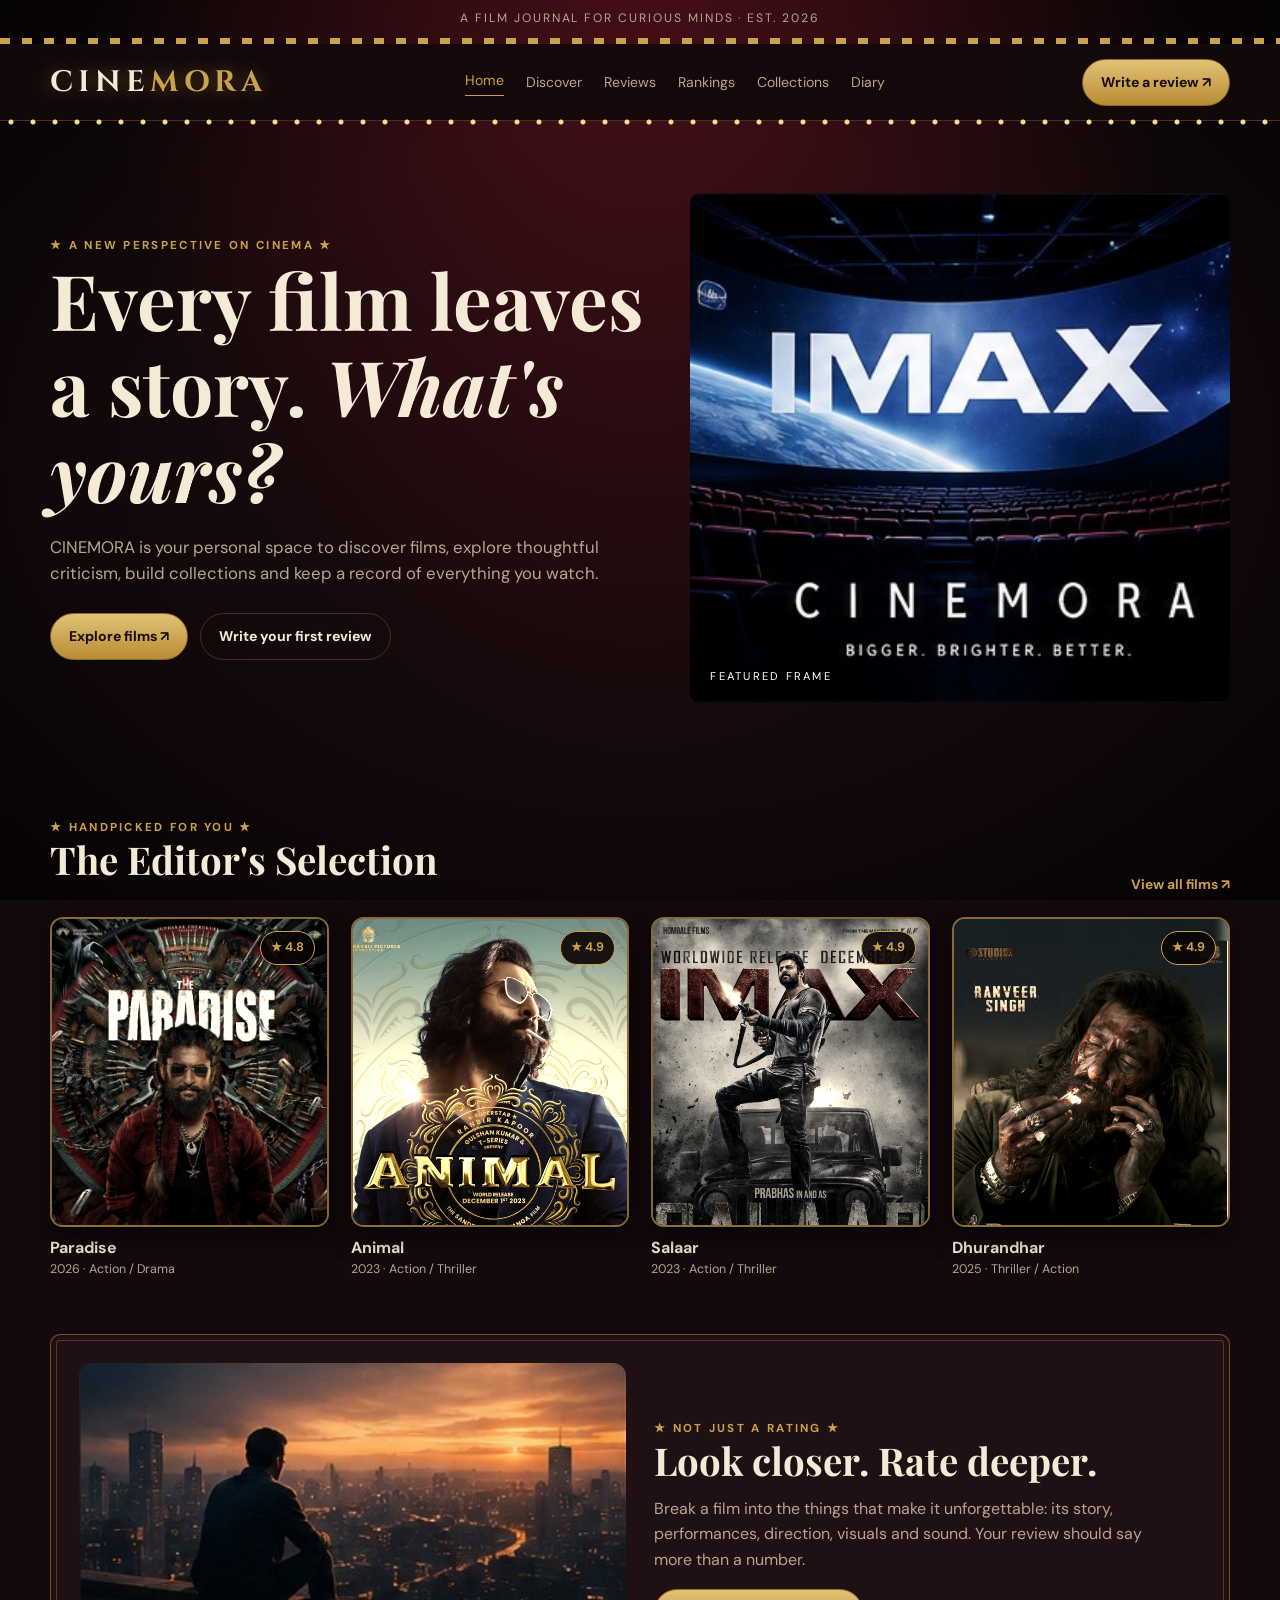
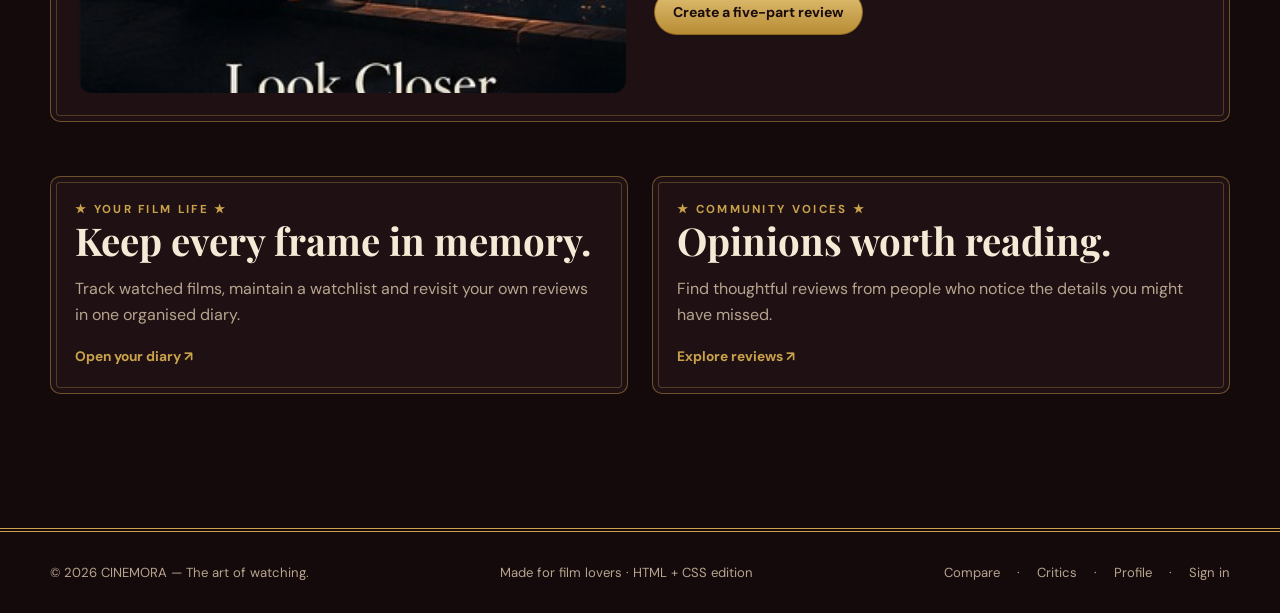
==== commit cc93d4de: "done almost" ====
--- a/index.html
+++ b/index.html
@@ -88,12 +88,9 @@
                 </div>
             </div>
 
-           <div class="hero-image">
-             <video src="images/hero.vid.mp4"
-              autoplay loop muted playsinline controls preload="auto">
-             </video>
-            </div>
-            
+            <div class="hero-image">
+           <img src="./images/hero.jpg" alt="Hero Image">
+            </div>
         </section>
 
         <!-- Editor's selection section -->
--- a/css/style.css
+++ b/css/style.css
@@ -839,4 +839,18 @@
     width: 100%;
     height: 100%;
     object-fit: cover;
+}
+.video-wrap {
+    margin-bottom: 28px;
+}
+
+.video-wrap iframe,
+.video-wrap video {
+    display: block;
+    width: 100%;
+    aspect-ratio: 16 / 9;
+    border: 0;
+    border-radius: var(--radius);
+    background: #000;
+    box-shadow: 0 24px 60px rgba(0, 0, 0, .5);
 }
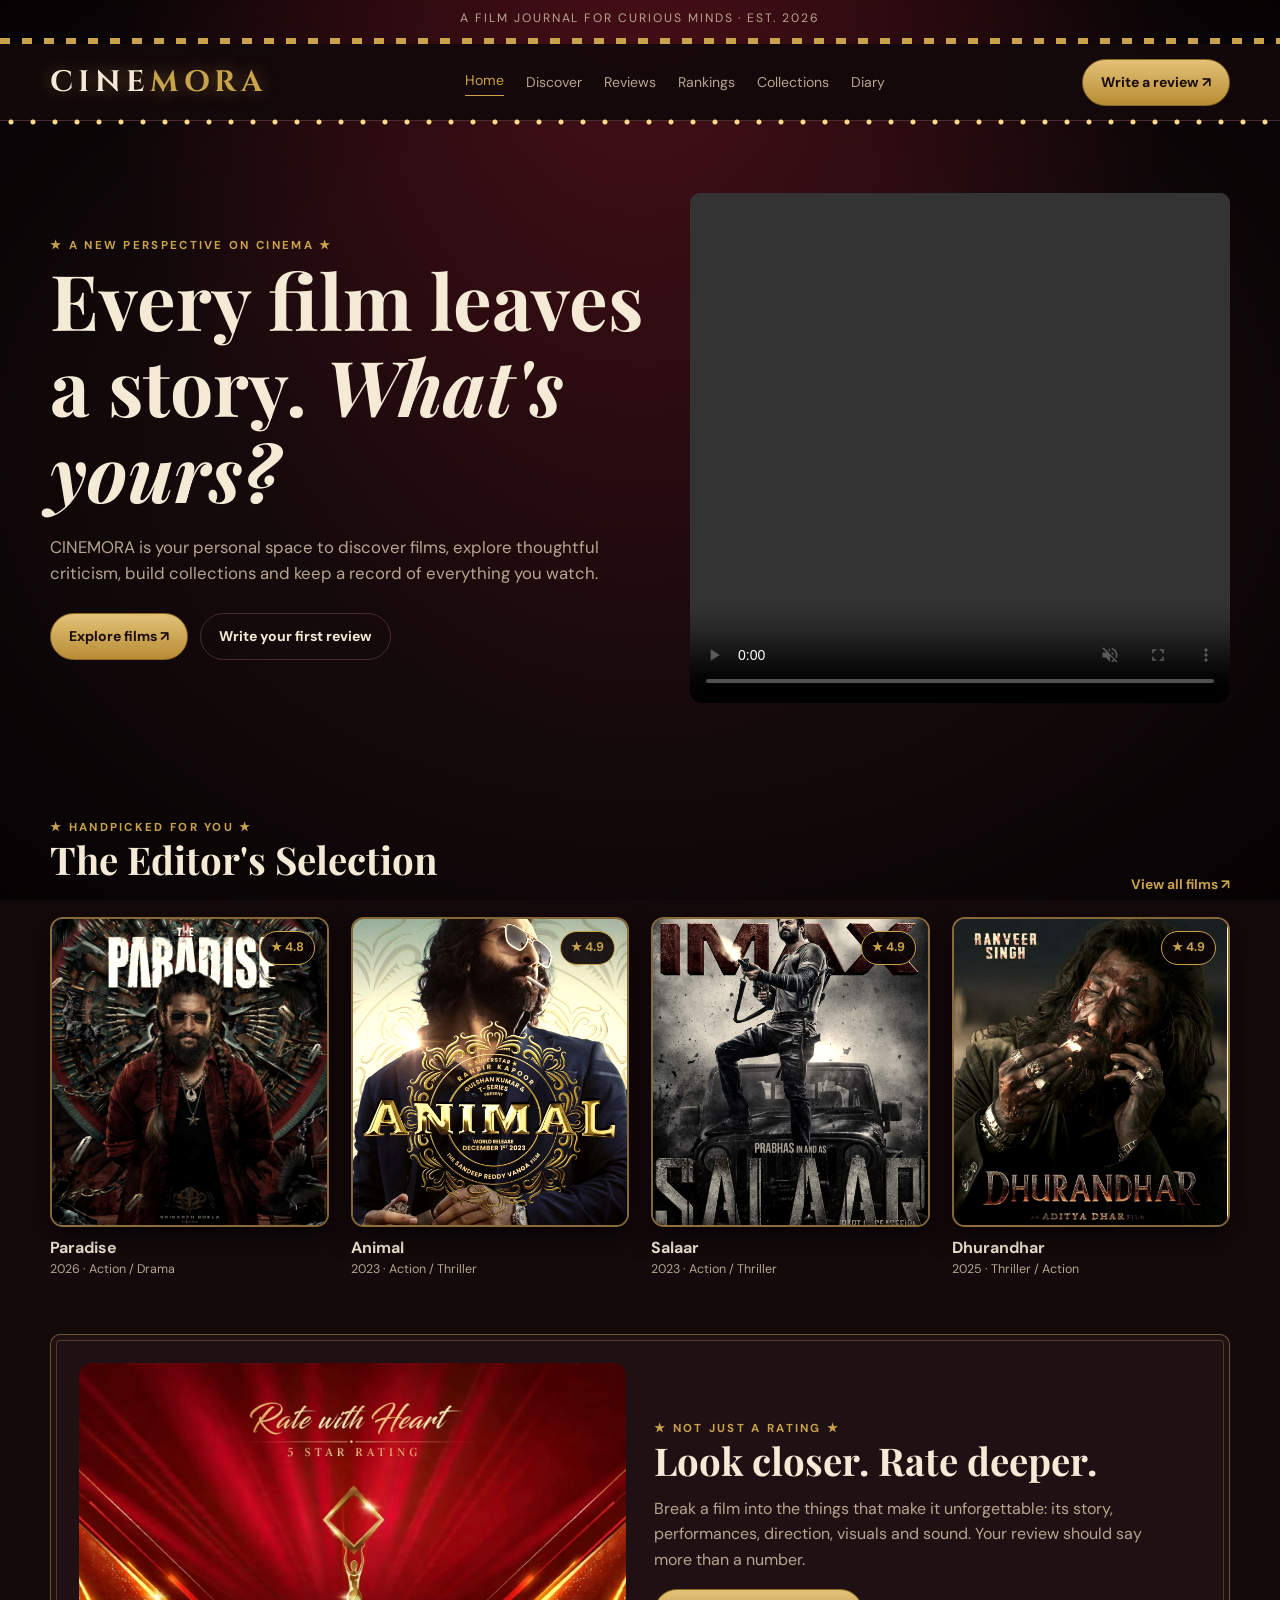
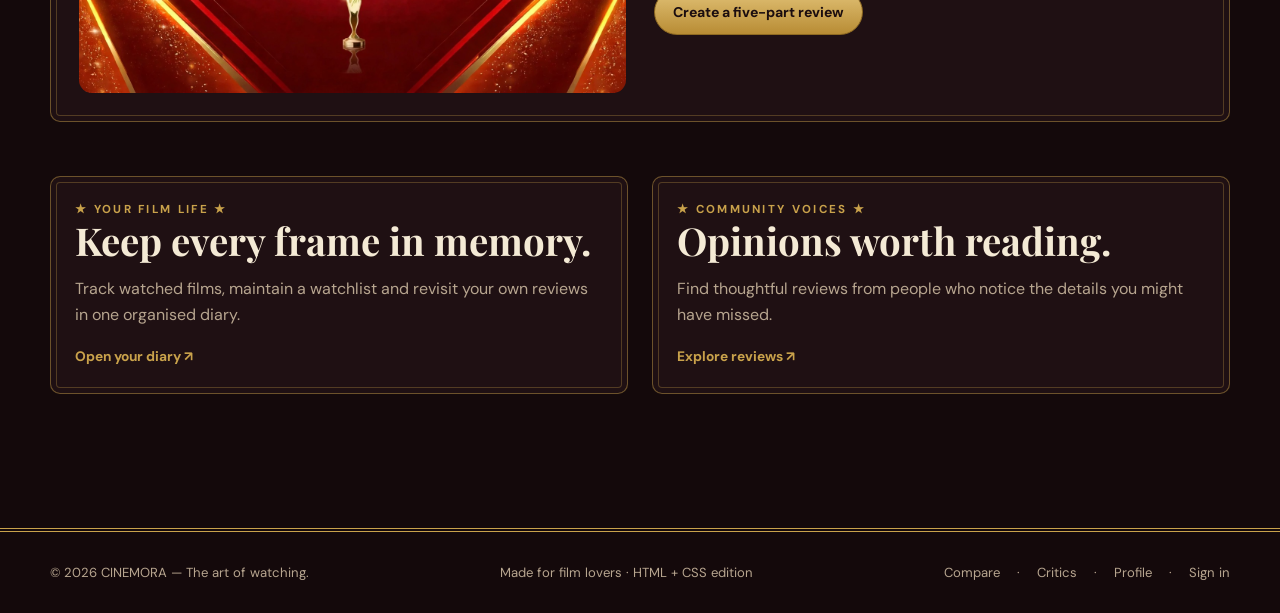
==== commit b9b6210d: "updated read me" ====
--- a/index.html
+++ b/index.html
@@ -88,9 +88,12 @@
                 </div>
             </div>
 
-            <div class="hero-image">
-           <img src="./images/hero.jpg" alt="Hero Image">
-            </div>
+           <div class="hero-image">
+             <video src="images/hero.vid.mp4"
+              autoplay loop muted playsinline controls preload="auto">
+             </video>
+            </div>
+            
         </section>
 
         <!-- Editor's selection section -->
@@ -240,7 +243,7 @@
             <div>
                 <div class="image-slot">
                     <img
-                        src="images/editorial.jpg"
+                        src="images/homepage.jpeg"
                         alt="Cinema editorial image"
                     >
                 </div>
--- a/css/style.css
+++ b/css/style.css
@@ -229,6 +229,7 @@
     background: linear-gradient(135deg,#3a2226, #1a0d10);
     overflow: hidden;
     position: relative;
+    height: 100%; 
 }
 
 .image-slot img {
@@ -840,17 +841,25 @@
     height: 100%;
     object-fit: cover;
 }
+
 .video-wrap {
-    margin-bottom: 28px;
-}
-
-.video-wrap iframe,
-.video-wrap video {
-    display: block;
+    aspect-ratio: 16 / 9;
+    margin-bottom: 24px;
+}
+
+.video-wrap iframe {
     width: 100%;
-    aspect-ratio: 16 / 9;
+    height: 100%;
     border: 0;
     border-radius: var(--radius);
-    background: #000;
-    box-shadow: 0 24px 60px rgba(0, 0, 0, .5);
+}
+/* Compare page: fixed poster height inside panels */
+.panel > .image-slot {
+    height: 420px;
+}
+
+@media (max-width: 620px) {
+    .panel > .image-slot {
+        height: 320px;
+    }
 }
